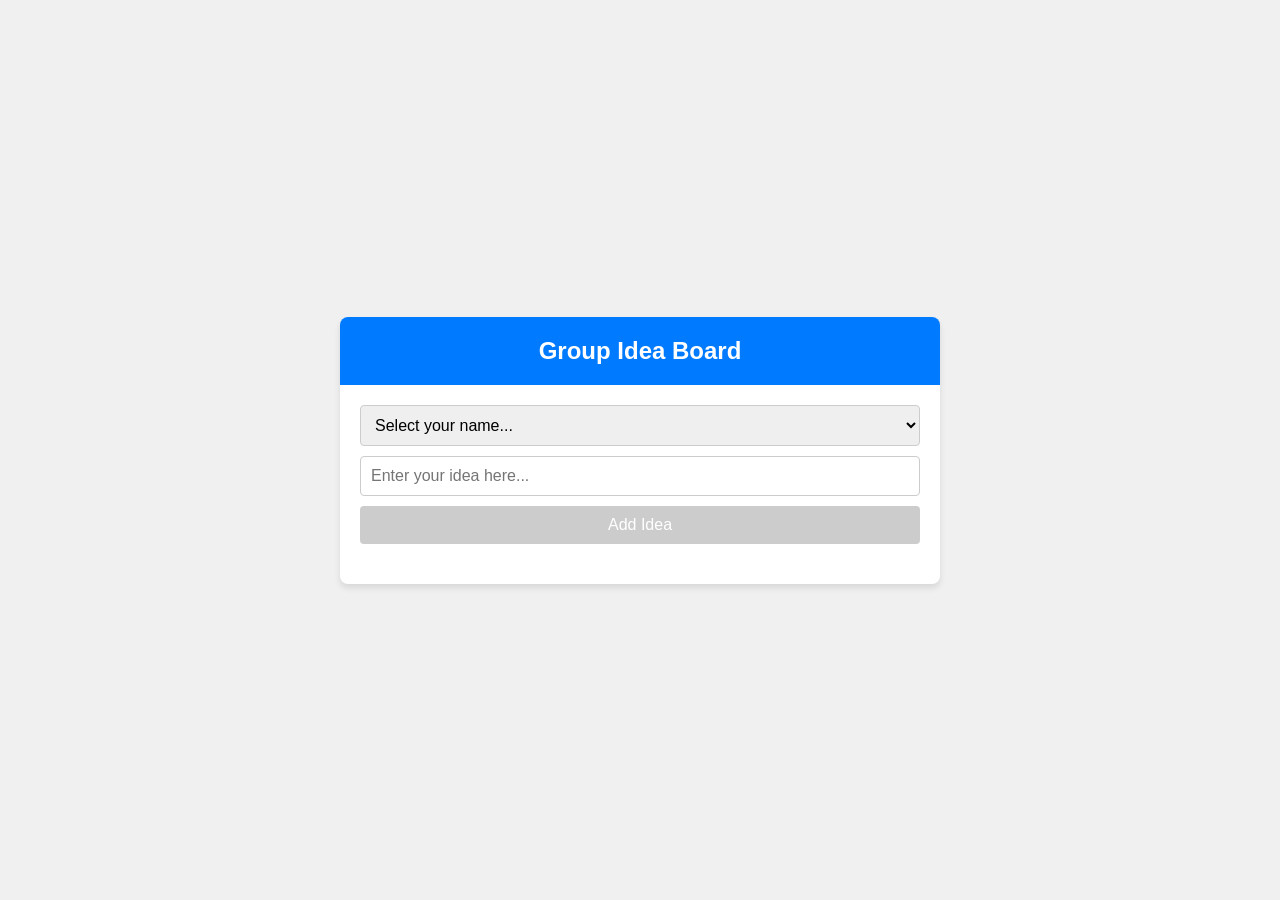
==== index.html @ 27dcc8c2 "Technical improvments" ====
<!DOCTYPE html>
<html lang="en">
<head>
    <meta charset="UTF-8">
    <meta name="viewport" content="width=device-width, initial-scale=1.0">
    <title>Group Idea Board</title>
    <link rel="stylesheet" href="style.css">
</head>
<body>
    <div class="card">
        <header>
            <h1>Group Idea Board</h1>
        </header>
        <main>
            <div class="input-group">
                <select id="name-select">
                    <option value="" disabled selected>Select your name...</option>
                    <option value="Nimal">Nimal</option>
                    <option value="Sara">Sara</option>
                    <option value="Alex">Alex</option>
                </select>
                <input type="text" id="idea-input" placeholder="Enter your idea here...">
                <button id="add-idea-btn" disabled>Add Idea</button>
            </div>
            <ul id="idea-list">
                <!-- Ideas will be added here -->
            </ul>
        </main>
    </div>
    <script src="script.js"></script>
</body>
</html>
---- style.css ----
body {
    background-color: #f0f0f0;
    font-family: Arial, sans-serif;
    display: flex;
    justify-content: center;
    align-items: center;
    min-height: 100vh;
    margin: 0;
}

.card {
    background: #fff;
    width: 100%;
    max-width: 600px;
    border-radius: 8px;
    box-shadow: 0 4px 6px rgba(0, 0, 0, 0.1);
    overflow: hidden;
}

header {
    background-color: #007bff;
    color: white;
    padding: 20px;
    text-align: center;
}

header h1 {
    margin: 0;
    font-size: 24px;
}

main {
    padding: 20px;
}

.input-group {
    display: flex;
    flex-direction: column;
    gap: 10px;
    margin-bottom: 20px;
}

input, select, button {
    padding: 10px;
    border: 1px solid #ccc;
    border-radius: 4px;
    font-size: 16px;
}

button {
    background-color: #007bff;
    color: white;
    border: none;
    cursor: pointer;
    transition: background-color 0.2s;
}

button:hover {
    background-color: #0056b3;
}

button:disabled {
    background-color: #ccc;
    cursor: not-allowed;
}

#idea-list {
    list-style-type: disc;
    padding-left: 20px;
    margin-top: 20px;
}

#idea-list li {
    margin-bottom: 8px;
    line-height: 1.5;
}

#idea-list li em {
    font-style: italic;
}
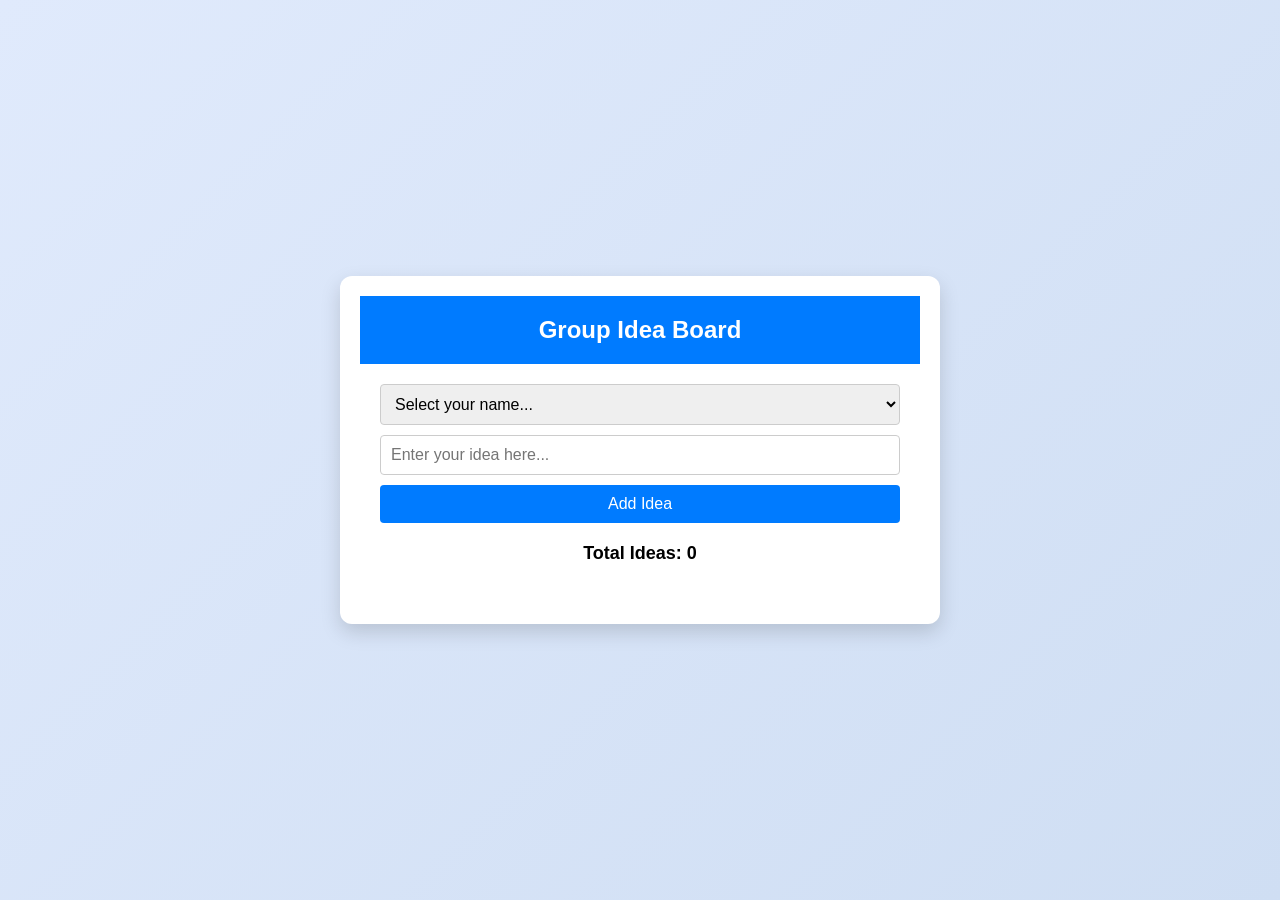
==== commit 4d0034db: "Improve collab" ====
--- a/index.html
+++ b/index.html
@@ -20,8 +20,9 @@
                     <option value="Alex">Alex</option>
                 </select>
                 <input type="text" id="idea-input" placeholder="Enter your idea here...">
-                <button id="add-idea-btn" disabled>Add Idea</button>
+                <button id="add-idea-btn">Add Idea</button>
             </div>
+            <div id="idea-counter">Total Ideas: 0</div>
             <ul id="idea-list">
                 <!-- Ideas will be added here -->
             </ul>
--- a/style.css
+++ b/style.css
@@ -1,5 +1,6 @@
 body {
-    background-color: #f0f0f0;
+    /* subtle gradient for a more professional look */
+    background: linear-gradient(135deg, #e0eafc 0%, #cfdef3 100%);
     font-family: Arial, sans-serif;
     display: flex;
     justify-content: center;
@@ -12,9 +13,11 @@
     background: #fff;
     width: 100%;
     max-width: 600px;
-    border-radius: 8px;
-    box-shadow: 0 4px 6px rgba(0, 0, 0, 0.1);
+    border-radius: 12px;
+    box-shadow: 0 8px 20px rgba(0, 0, 0, 0.15);
     overflow: hidden;
+    padding: 20px;
+    box-sizing: border-box;
 }
 
 header {
@@ -48,6 +51,7 @@
 }
 
 button {
+    width: 100%;
     background-color: #007bff;
     color: white;
     border: none;
@@ -59,15 +63,47 @@
     background-color: #0056b3;
 }
 
-button:disabled {
-    background-color: #ccc;
-    cursor: not-allowed;
+button {
+    background-color: #007bff;
+    color: white;
+    border: none;
+    cursor: pointer;
+    transition: background-color 0.2s;
+}
+
+button:hover {
+    background-color: #0056b3;
 }
 
 #idea-list {
-    list-style-type: disc;
-    padding-left: 20px;
+    list-style: none;
+    padding: 0;
     margin-top: 20px;
+}
+
+#idea-list li {
+    background: #fff;
+    border: 1px solid #e0e0e0;
+    border-radius: 8px;
+    padding: 12px 16px;
+    margin-bottom: 12px;
+    line-height: 1.5;
+    display: flex;
+    justify-content: space-between;
+    align-items: center;
+}
+
+#idea-counter {
+    font-weight: bold;
+    margin-bottom: 10px;
+    font-size: 18px;
+    text-align: center;
+}
+
+.idea-text {
+    font-weight: bold;
+    color: #007bff;
+    font-style: italic;
 }
 
 #idea-list li {
@@ -78,3 +114,25 @@
 #idea-list li em {
     font-style: italic;
 }
+
+/* avatar + name styling */
+#idea-list li .author {
+    display: inline-flex;
+    align-items: center;
+}
+
+.avatar {
+    display: inline-block;
+    width: 40px;
+    height: 40px;
+    border-radius: 50%;
+    background-size: cover;
+    background-position: center;
+    margin-right: 8px;
+    font-size: 16px;
+    color: #fff;
+    background-color: #888;
+    text-align: center;
+    line-height: 40px;
+}
+
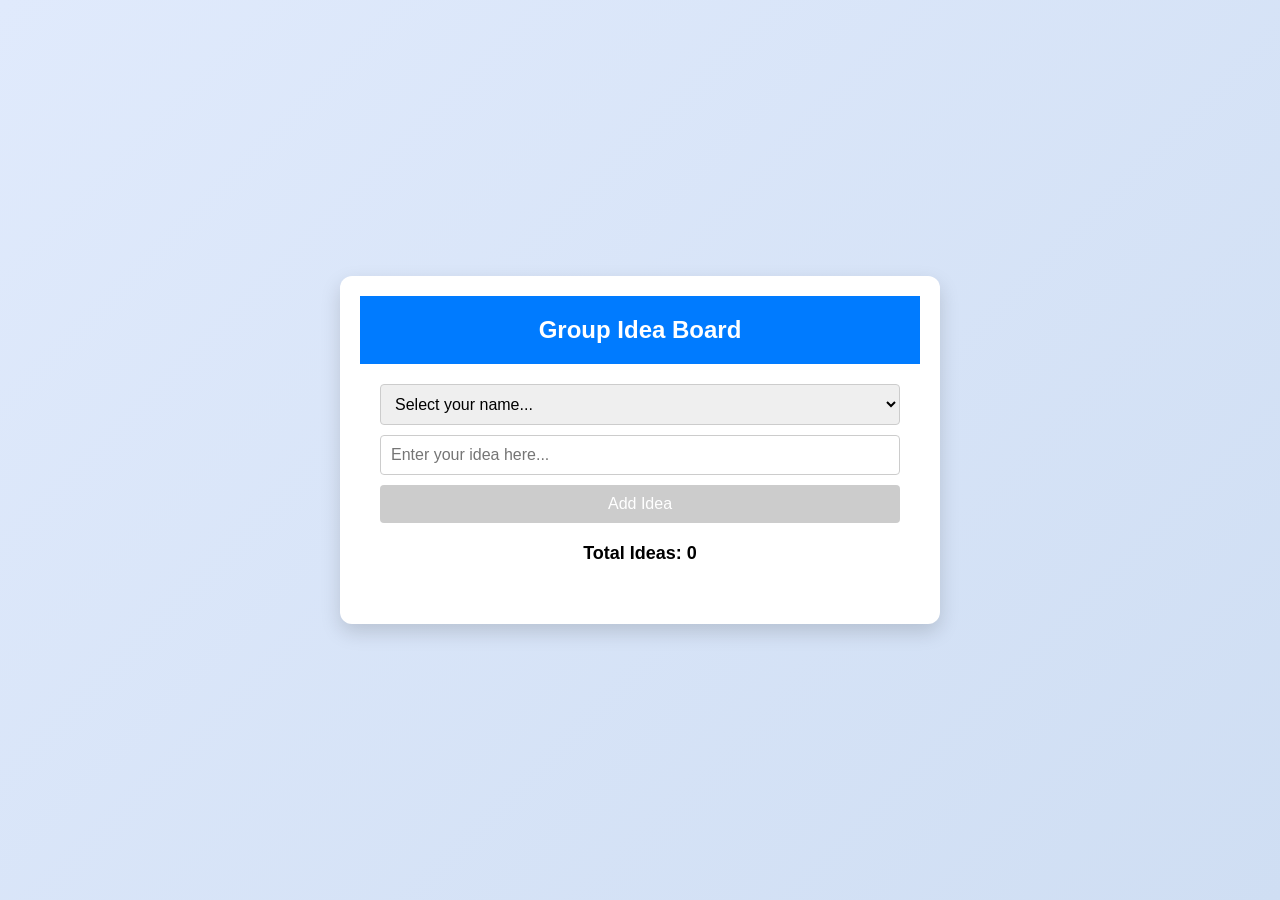
==== commit 862c1013: "Merge branch 'main' into Tec" ====
--- a/index.html
+++ b/index.html
@@ -20,7 +20,7 @@
                     <option value="Alex">Alex</option>
                 </select>
                 <input type="text" id="idea-input" placeholder="Enter your idea here...">
-                <button id="add-idea-btn">Add Idea</button>
+                <button id="add-idea-btn" disabled>Add Idea</button>
             </div>
             <div id="idea-counter">Total Ideas: 0</div>
             <ul id="idea-list">
--- a/style.css
+++ b/style.css
@@ -75,6 +75,11 @@
     background-color: #0056b3;
 }
 
+button:disabled {
+    background-color: #ccc;
+    cursor: not-allowed;
+}
+
 #idea-list {
     list-style: none;
     padding: 0;
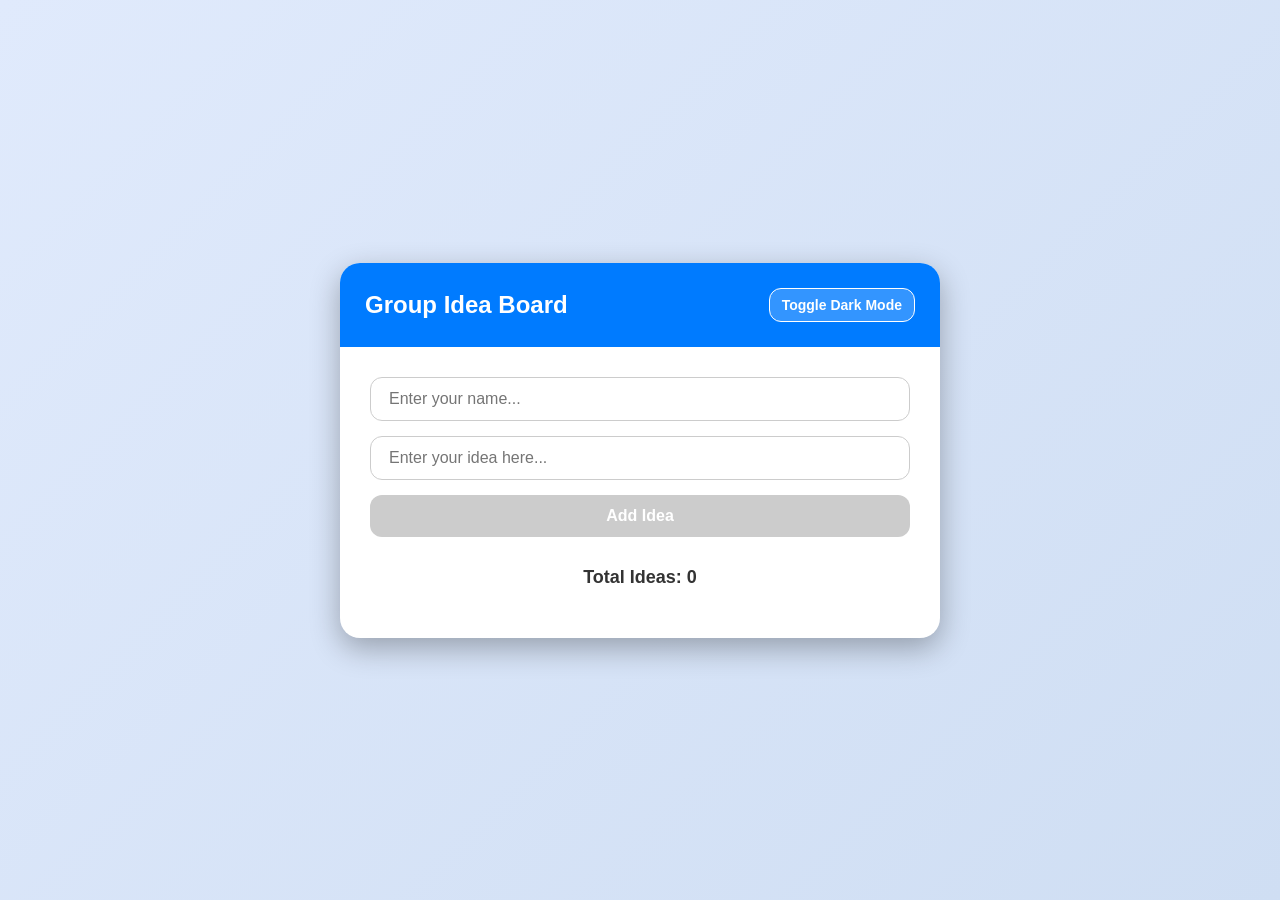
==== commit 6c0914e2: "Prompt for the student toolkit" ====
--- a/index.html
+++ b/index.html
@@ -10,15 +10,11 @@
     <div class="card">
         <header>
             <h1>Group Idea Board</h1>
+            <button id="theme-toggle">Toggle Dark Mode</button>
         </header>
         <main>
             <div class="input-group">
-                <select id="name-select">
-                    <option value="" disabled selected>Select your name...</option>
-                    <option value="Nimal">Nimal</option>
-                    <option value="Sara">Sara</option>
-                    <option value="Alex">Alex</option>
-                </select>
+                <input type="text" id="name-input" placeholder="Enter your name...">
                 <input type="text" id="idea-input" placeholder="Enter your idea here...">
                 <button id="add-idea-btn" disabled>Add Idea</button>
             </div>
--- a/style.css
+++ b/style.css
@@ -1,30 +1,62 @@
+:root {
+    --bg-color: #e0eafc;
+    --bg-gradient: linear-gradient(135deg, #e0eafc 0%, #cfdef3 100%);
+    --card-bg: #ffffff;
+    --text-color: #333;
+    --header-bg: #007bff;
+    --btn-bg: #007bff;
+    --btn-hover: #0056b3;
+    --border-color: #ccc;
+    --item-bg: #fff;
+    --item-border: #e0e0e0;
+    --border-radius: 20px;
+    --input-radius: 12px;
+}
+
+body.dark-mode {
+    --bg-color: #1a1a1a;
+    --bg-gradient: linear-gradient(135deg, #1a1a1a 0%, #333 100%);
+    --card-bg: #2d2d2d;
+    --text-color: #f0f0f0;
+    --header-bg: #444;
+    --btn-bg: #007bff;
+    --border-color: #555;
+    --item-bg: #3d3d3d;
+    --item-border: #444;
+}
+
 body {
-    /* subtle gradient for a more professional look */
-    background: linear-gradient(135deg, #e0eafc 0%, #cfdef3 100%);
-    font-family: Arial, sans-serif;
+    background: var(--bg-gradient);
+    font-family: 'Segoe UI', Tahoma, Geneva, Verdana, sans-serif;
     display: flex;
     justify-content: center;
     align-items: center;
     min-height: 100vh;
     margin: 0;
+    color: var(--text-color);
+    transition: background 0.3s, color 0.3s;
 }
 
 .card {
-    background: #fff;
+    background: var(--card-bg);
     width: 100%;
     max-width: 600px;
-    border-radius: 12px;
-    box-shadow: 0 8px 20px rgba(0, 0, 0, 0.15);
+    border-radius: var(--border-radius);
+    box-shadow: 0 10px 30px rgba(0, 0, 0, 0.3);
     overflow: hidden;
-    padding: 20px;
+    padding: 0;
     box-sizing: border-box;
+    transition: background 0.3s;
 }
 
 header {
-    background-color: #007bff;
+    background-color: var(--header-bg);
     color: white;
-    padding: 20px;
+    padding: 25px;
     text-align: center;
+    display: flex;
+    justify-content: space-between;
+    align-items: center;
 }
 
 header h1 {
@@ -32,52 +64,67 @@
     font-size: 24px;
 }
 
+#theme-toggle {
+    background: rgba(255, 255, 255, 0.2);
+    border: 1px solid white;
+    color: white;
+    padding: 8px 12px;
+    border-radius: var(--input-radius);
+    cursor: pointer;
+    font-size: 14px;
+    width: auto;
+}
+
+#theme-toggle:hover {
+    background: rgba(255, 255, 255, 0.3);
+}
+
 main {
-    padding: 20px;
+    padding: 30px;
 }
 
 .input-group {
     display: flex;
     flex-direction: column;
-    gap: 10px;
-    margin-bottom: 20px;
+    gap: 15px;
+    margin-bottom: 30px;
 }
 
-input, select, button {
-    padding: 10px;
-    border: 1px solid #ccc;
-    border-radius: 4px;
+input, button {
+    padding: 12px 18px;
+    border: 1px solid var(--border-color);
+    border-radius: var(--input-radius);
     font-size: 16px;
+    background: var(--card-bg);
+    color: var(--text-color);
+    transition: all 0.2s;
 }
 
 button {
     width: 100%;
-    background-color: #007bff;
+    background-color: var(--btn-bg);
     color: white;
     border: none;
     cursor: pointer;
-    transition: background-color 0.2s;
+    font-weight: bold;
 }
 
 button:hover {
-    background-color: #0056b3;
-}
-
-button {
-    background-color: #007bff;
-    color: white;
-    border: none;
-    cursor: pointer;
-    transition: background-color 0.2s;
-}
-
-button:hover {
-    background-color: #0056b3;
+    background-color: var(--btn-hover);
+    transform: translateY(-1px);
 }
 
 button:disabled {
     background-color: #ccc;
     cursor: not-allowed;
+    transform: none;
+}
+
+#idea-counter {
+    font-weight: bold;
+    margin-bottom: 15px;
+    font-size: 18px;
+    text-align: center;
 }
 
 #idea-list {
@@ -87,57 +134,47 @@
 }
 
 #idea-list li {
-    background: #fff;
-    border: 1px solid #e0e0e0;
-    border-radius: 8px;
-    padding: 12px 16px;
-    margin-bottom: 12px;
+    background: var(--item-bg);
+    border: 1px solid var(--item-border);
+    border-radius: var(--input-radius);
+    padding: 15px 20px;
+    margin-bottom: 15px;
     line-height: 1.5;
     display: flex;
     justify-content: space-between;
     align-items: center;
-}
-
-#idea-counter {
-    font-weight: bold;
-    margin-bottom: 10px;
-    font-size: 18px;
-    text-align: center;
+    box-shadow: 0 4px 6px rgba(0,0,0,0.1);
 }
 
 .idea-text {
     font-weight: bold;
     color: #007bff;
-    font-style: italic;
+    font-size: 17px;
 }
 
-#idea-list li {
-    margin-bottom: 8px;
-    line-height: 1.5;
-}
-
-#idea-list li em {
-    font-style: italic;
-}
-
-/* avatar + name styling */
-#idea-list li .author {
+.author {
     display: inline-flex;
     align-items: center;
+    gap: 10px;
 }
 
 .avatar {
-    display: inline-block;
     width: 40px;
     height: 40px;
     border-radius: 50%;
+    background-color: #888;
+    color: #fff;
+    display: flex;
+    align-items: center;
+    justify-content: center;
+    font-size: 14px;
+    font-weight: bold;
     background-size: cover;
     background-position: center;
-    margin-right: 8px;
-    font-size: 16px;
-    color: #fff;
-    background-color: #888;
-    text-align: center;
-    line-height: 40px;
 }
 
+em {
+    font-style: normal;
+    font-weight: 500;
+    opacity: 0.8;
+}
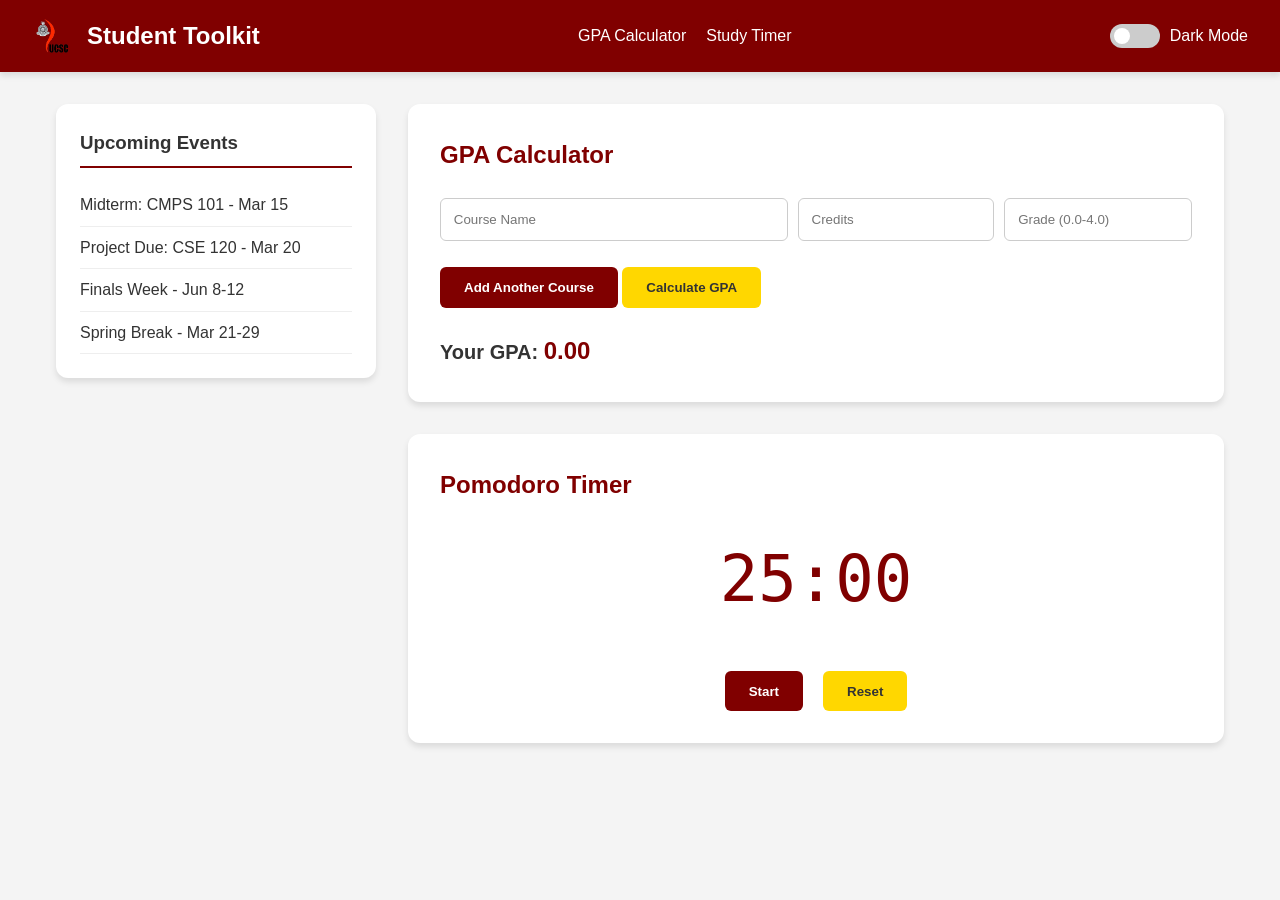
==== commit f943e342: "Finish toolkit2 features" ====
--- a/index.html
+++ b/index.html
@@ -3,26 +3,69 @@
 <head>
     <meta charset="UTF-8">
     <meta name="viewport" content="width=device-width, initial-scale=1.0">
-    <title>Group Idea Board</title>
+    <title>Student Toolkit Dashboard - UCSC Inspired</title>
     <link rel="stylesheet" href="style.css">
 </head>
-<body>
-    <div class="card">
-        <header>
-            <h1>Group Idea Board</h1>
-            <button id="theme-toggle">Toggle Dark Mode</button>
-        </header>
-        <main>
-            <div class="input-group">
-                <input type="text" id="name-input" placeholder="Enter your name...">
-                <input type="text" id="idea-input" placeholder="Enter your idea here...">
-                <button id="add-idea-btn" disabled>Add Idea</button>
+<body class="light-mode">
+    <div class="fade-in-wrapper">
+        <nav class="navbar">
+            <div class="nav-brand">
+                <img src="UCSC_logo.png" alt="UCSC Logo" id="logo">
+                <span>Student Toolkit</span>
             </div>
-            <div id="idea-counter">Total Ideas: 0</div>
-            <ul id="idea-list">
-                <!-- Ideas will be added here -->
+            <ul class="nav-links">
+                <li><a href="#gpa-calc">GPA Calculator</a></li>
+                <li><a href="#study-timer">Study Timer</a></li>
             </ul>
-        </main>
+            <div class="theme-toggle">
+                <label class="switch">
+                    <input type="checkbox" id="dark-mode-switch">
+                    <span class="slider round"></span>
+                </label>
+                <span id="theme-label">Dark Mode</span>
+            </div>
+        </nav>
+
+        <div class="dashboard-container">
+            <aside class="sidebar">
+                <h3>Upcoming Events</h3>
+                <ul class="events-list">
+                    <li>Midterm: CMPS 101 - Mar 15</li>
+                    <li>Project Due: CSE 120 - Mar 20</li>
+                    <li>Finals Week - Jun 8-12</li>
+                    <li>Spring Break - Mar 21-29</li>
+                </ul>
+            </aside>
+
+            <main class="main-content">
+                <section id="gpa-calc" class="tool-card">
+                    <h2>GPA Calculator</h2>
+                    <div id="course-list">
+                        <div class="course-row">
+                            <input type="text" placeholder="Course Name" class="course-name">
+                            <input type="number" placeholder="Credits" class="course-credits" min="1" step="0.5">
+                            <input type="number" placeholder="Grade (0.0-4.0)" class="course-grade" min="0" max="4" step="0.1">
+                        </div>
+                    </div>
+                    <button id="add-course-btn" class="primary-btn">Add Another Course</button>
+                    <button id="calculate-gpa-btn" class="accent-btn">Calculate GPA</button>
+                    <div id="gpa-result" class="result-display">
+                        Your GPA: <span id="gpa-score">0.00</span>
+                    </div>
+                </section>
+
+                <section id="study-timer" class="tool-card">
+                    <h2>Pomodoro Timer</h2>
+                    <div class="timer-display">
+                        <span id="timer-minutes">25</span>:<span id="timer-seconds">00</span>
+                    </div>
+                    <div class="timer-controls">
+                        <button id="timer-start" class="primary-btn">Start</button>
+                        <button id="timer-reset" class="accent-btn">Reset</button>
+                    </div>
+                </section>
+            </main>
+        </div>
     </div>
     <script src="script.js"></script>
 </body>
--- a/style.css
+++ b/style.css
@@ -1,180 +1,314 @@
+/* Root Variables for Theming */
 :root {
-    --bg-color: #e0eafc;
-    --bg-gradient: linear-gradient(135deg, #e0eafc 0%, #cfdef3 100%);
+    --primary-maroon: #800000;
+    --accent-gold: #FFD700;
+    --bg-color: #f4f4f4;
     --card-bg: #ffffff;
-    --text-color: #333;
-    --header-bg: #007bff;
-    --btn-bg: #007bff;
-    --btn-hover: #0056b3;
-    --border-color: #ccc;
-    --item-bg: #fff;
-    --item-border: #e0e0e0;
-    --border-radius: 20px;
-    --input-radius: 12px;
-}
-
+    --text-color: #333333;
+    --nav-bg: #800000;
+    --nav-text: #ffffff;
+    --sidebar-bg: #ffffff;
+    --shadow: 0 4px 6px rgba(0, 0, 0, 0.1);
+    --transition-speed: 0.3s;
+}
+
+/* Dark Mode Variables */
 body.dark-mode {
-    --bg-color: #1a1a1a;
-    --bg-gradient: linear-gradient(135deg, #1a1a1a 0%, #333 100%);
-    --card-bg: #2d2d2d;
-    --text-color: #f0f0f0;
-    --header-bg: #444;
-    --btn-bg: #007bff;
-    --border-color: #555;
-    --item-bg: #3d3d3d;
-    --item-border: #444;
+    --bg-color: #121212;
+    --card-bg: #1e1e1e;
+    --text-color: #e0e0e0;
+    --nav-bg: #4a0000;
+    --sidebar-bg: #1e1e1e;
+    --shadow: 0 4px 10px rgba(0, 0, 0, 0.5);
+}
+
+/* General Styles */
+* {
+    box-sizing: border-box;
+    margin: 0;
+    padding: 0;
 }
 
 body {
-    background: var(--bg-gradient);
     font-family: 'Segoe UI', Tahoma, Geneva, Verdana, sans-serif;
-    display: flex;
-    justify-content: center;
-    align-items: center;
-    min-height: 100vh;
-    margin: 0;
+    background-color: var(--bg-color);
     color: var(--text-color);
-    transition: background 0.3s, color 0.3s;
-}
-
-.card {
-    background: var(--card-bg);
-    width: 100%;
-    max-width: 600px;
-    border-radius: var(--border-radius);
-    box-shadow: 0 10px 30px rgba(0, 0, 0, 0.3);
-    overflow: hidden;
-    padding: 0;
-    box-sizing: border-box;
-    transition: background 0.3s;
-}
-
-header {
-    background-color: var(--header-bg);
-    color: white;
-    padding: 25px;
-    text-align: center;
+    transition: background-color var(--transition-speed), color var(--transition-speed);
+    line-height: 1.6;
+}
+
+/* Fade-in Animation */
+.fade-in-wrapper {
+    animation: fadeIn 1s ease-in-out;
+}
+
+@keyframes fadeIn {
+    from { opacity: 0; }
+    to { opacity: 1; }
+}
+
+/* Navbar */
+.navbar {
+    background-color: var(--nav-bg);
+    color: var(--nav-text);
+    padding: 1rem 2rem;
     display: flex;
     justify-content: space-between;
     align-items: center;
-}
-
-header h1 {
-    margin: 0;
-    font-size: 24px;
-}
-
-#theme-toggle {
-    background: rgba(255, 255, 255, 0.2);
-    border: 1px solid white;
-    color: white;
-    padding: 8px 12px;
-    border-radius: var(--input-radius);
+    box-shadow: var(--shadow);
+    position: sticky;
+    top: 0;
+    z-index: 1000;
+}
+
+.nav-brand {
+    display: flex;
+    align-items: center;
+    gap: 15px;
+    font-size: 1.5rem;
+    font-weight: bold;
+}
+
+#logo {
+    height: 40px;
+}
+
+.nav-links {
+    list-style: none;
+    display: flex;
+    gap: 20px;
+}
+
+.nav-links a {
+    color: var(--nav-text);
+    text-decoration: none;
+    font-weight: 500;
+    transition: color var(--transition-speed);
+}
+
+.nav-links a:hover {
+    color: var(--accent-gold);
+}
+
+/* Theme Toggle Switch */
+.theme-toggle {
+    display: flex;
+    align-items: center;
+    gap: 10px;
+}
+
+.switch {
+    position: relative;
+    display: inline-block;
+    width: 50px;
+    height: 24px;
+}
+
+.switch input {
+    opacity: 0;
+    width: 0;
+    height: 0;
+}
+
+.slider {
+    position: absolute;
     cursor: pointer;
-    font-size: 14px;
-    width: auto;
-}
-
-#theme-toggle:hover {
-    background: rgba(255, 255, 255, 0.3);
-}
-
-main {
-    padding: 30px;
-}
-
-.input-group {
+    top: 0;
+    left: 0;
+    right: 0;
+    bottom: 0;
+    background-color: #ccc;
+    transition: .4s;
+    border-radius: 34px;
+}
+
+.slider:before {
+    position: absolute;
+    content: "";
+    height: 16px;
+    width: 16px;
+    left: 4px;
+    bottom: 4px;
+    background-color: white;
+    transition: .4s;
+    border-radius: 50%;
+}
+
+input:checked + .slider {
+    background-color: var(--accent-gold);
+}
+
+input:checked + .slider:before {
+    transform: translateX(26px);
+}
+
+/* Dashboard Layout */
+.dashboard-container {
+    display: flex;
+    max-width: 1200px;
+    margin: 2rem auto;
+    gap: 2rem;
+    padding: 0 1rem;
+}
+
+/* Sidebar */
+.sidebar {
+    flex: 1;
+    background-color: var(--sidebar-bg);
+    padding: 1.5rem;
+    border-radius: 12px;
+    box-shadow: var(--shadow);
+    height: fit-content;
+    transition: transform var(--transition-speed), box-shadow var(--transition-speed);
+}
+
+.sidebar:hover {
+    transform: scale(1.02);
+    box-shadow: 0 0 20px rgba(255, 215, 0, 0.4); /* Gold glow */
+}
+
+.sidebar h3 {
+    margin-bottom: 1rem;
+    border-bottom: 2px solid var(--primary-maroon);
+    padding-bottom: 0.5rem;
+}
+
+.events-list {
+    list-style: none;
+}
+
+.events-list li {
+    padding: 0.5rem 0;
+    border-bottom: 1px solid #eee;
+}
+
+body.dark-mode .events-list li {
+    border-bottom-color: #333;
+}
+
+/* Main Content */
+.main-content {
+    flex: 3;
     display: flex;
     flex-direction: column;
-    gap: 15px;
-    margin-bottom: 30px;
-}
-
-input, button {
-    padding: 12px 18px;
-    border: 1px solid var(--border-color);
-    border-radius: var(--input-radius);
-    font-size: 16px;
-    background: var(--card-bg);
+    gap: 2rem;
+}
+
+/* Tool Cards */
+.tool-card {
+    background-color: var(--card-bg);
+    padding: 2rem;
+    border-radius: 12px;
+    box-shadow: var(--shadow);
+}
+
+.tool-card h2 {
+    margin-bottom: 1.5rem;
+    color: var(--primary-maroon);
+}
+
+body.dark-mode .tool-card h2 {
+    color: var(--accent-gold);
+}
+
+/* Form Elements */
+.course-row {
+    display: flex;
+    gap: 10px;
+    margin-bottom: 10px;
+}
+
+input {
+    padding: 0.8rem;
+    border: 1px solid #ccc;
+    border-radius: 6px;
+    background-color: var(--card-bg);
     color: var(--text-color);
-    transition: all 0.2s;
-}
-
-button {
-    width: 100%;
-    background-color: var(--btn-bg);
-    color: white;
+}
+
+.course-name { flex: 2; }
+.course-credits { flex: 1; }
+.course-grade { flex: 1; }
+
+.primary-btn, .accent-btn {
+    padding: 0.8rem 1.5rem;
     border: none;
+    border-radius: 6px;
     cursor: pointer;
     font-weight: bold;
-}
-
-button:hover {
-    background-color: var(--btn-hover);
-    transform: translateY(-1px);
-}
-
-button:disabled {
-    background-color: #ccc;
-    cursor: not-allowed;
-    transform: none;
-}
-
-#idea-counter {
+    margin-top: 1rem;
+    transition: opacity var(--transition-speed), transform 0.1s;
+}
+
+.primary-btn {
+    background-color: var(--primary-maroon);
+    color: white;
+}
+
+.accent-btn {
+    background-color: var(--accent-gold);
+    color: #333;
+}
+
+.primary-btn:hover, .accent-btn:hover {
+    opacity: 0.9;
+}
+
+.primary-btn:active, .accent-btn:active {
+    transform: scale(0.98);
+}
+
+.result-display {
+    margin-top: 1.5rem;
+    font-size: 1.25rem;
     font-weight: bold;
-    margin-bottom: 15px;
-    font-size: 18px;
+}
+
+#gpa-score {
+    color: var(--primary-maroon);
+    font-size: 1.5rem;
+}
+
+body.dark-mode #gpa-score {
+    color: var(--accent-gold);
+}
+
+/* Timer Display */
+.timer-display {
+    font-size: 4rem;
     text-align: center;
-}
-
-#idea-list {
-    list-style: none;
-    padding: 0;
-    margin-top: 20px;
-}
-
-#idea-list li {
-    background: var(--item-bg);
-    border: 1px solid var(--item-border);
-    border-radius: var(--input-radius);
-    padding: 15px 20px;
-    margin-bottom: 15px;
-    line-height: 1.5;
-    display: flex;
-    justify-content: space-between;
-    align-items: center;
-    box-shadow: 0 4px 6px rgba(0,0,0,0.1);
-}
-
-.idea-text {
-    font-weight: bold;
-    color: #007bff;
-    font-size: 17px;
-}
-
-.author {
-    display: inline-flex;
-    align-items: center;
-    gap: 10px;
-}
-
-.avatar {
-    width: 40px;
-    height: 40px;
-    border-radius: 50%;
-    background-color: #888;
-    color: #fff;
-    display: flex;
-    align-items: center;
+    margin: 1.5rem 0;
+    font-family: monospace;
+    color: var(--primary-maroon);
+}
+
+body.dark-mode .timer-display {
+    color: var(--accent-gold);
+}
+
+.timer-controls {
+    display: flex;
     justify-content: center;
-    font-size: 14px;
-    font-weight: bold;
-    background-size: cover;
-    background-position: center;
-}
-
-em {
-    font-style: normal;
-    font-weight: 500;
-    opacity: 0.8;
-}
+    gap: 20px;
+}
+
+/* Responsive Design */
+@media (max-width: 768px) {
+    .dashboard-container {
+        flex-direction: column;
+    }
+
+    .navbar {
+        flex-direction: column;
+        gap: 1rem;
+    }
+
+    .nav-links {
+        width: 100%;
+        justify-content: center;
+    }
+
+    .course-row {
+        flex-direction: column;
+    }
+}
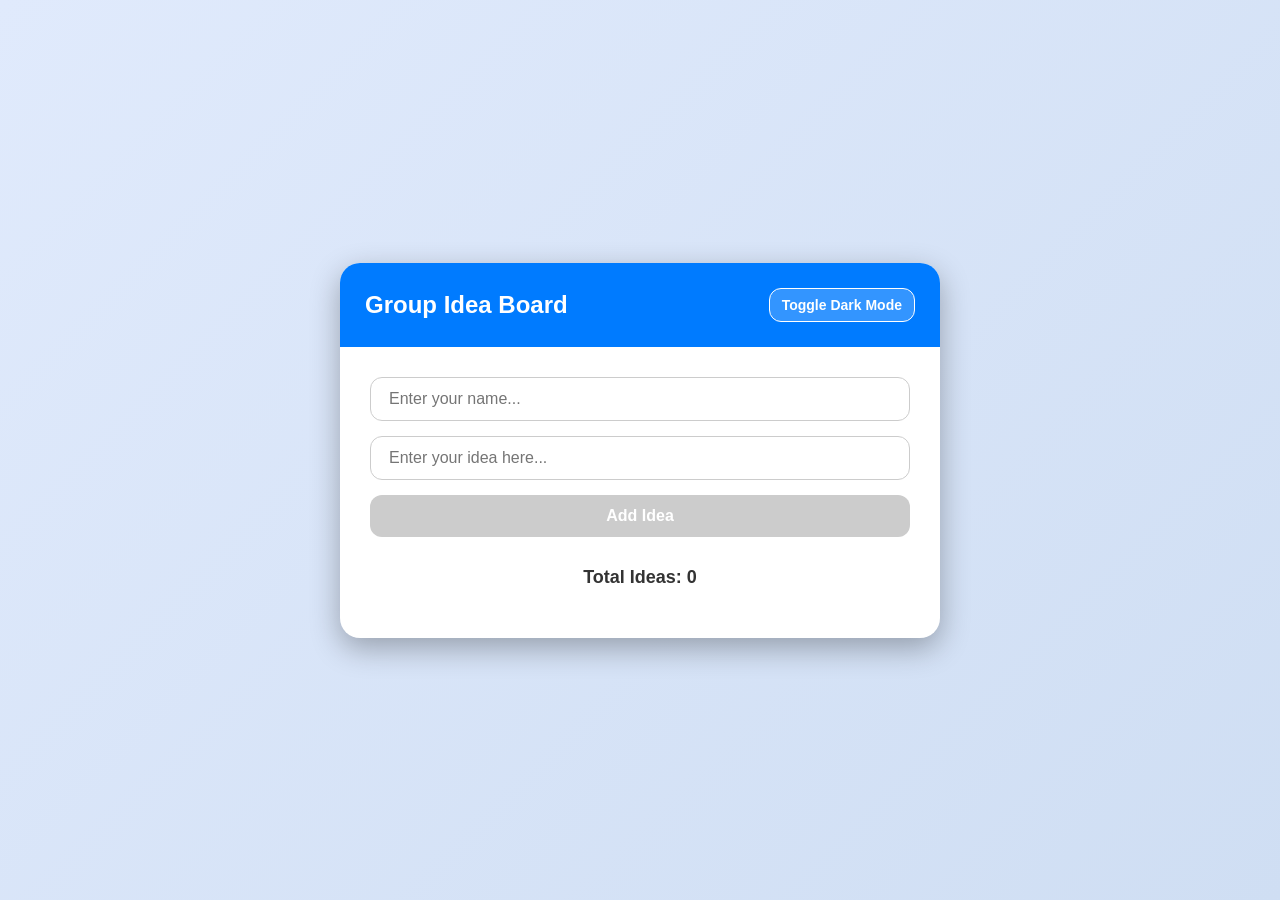
==== commit 6234cc06: "DAy 04 files" ====
--- a/index.html
+++ b/index.html
@@ -3,69 +3,26 @@
 <head>
     <meta charset="UTF-8">
     <meta name="viewport" content="width=device-width, initial-scale=1.0">
-    <title>Student Toolkit Dashboard - UCSC Inspired</title>
+    <title>Group Idea Board</title>
     <link rel="stylesheet" href="style.css">
 </head>
-<body class="light-mode">
-    <div class="fade-in-wrapper">
-        <nav class="navbar">
-            <div class="nav-brand">
-                <img src="UCSC_logo.png" alt="UCSC Logo" id="logo">
-                <span>Student Toolkit</span>
+<body>
+    <div class="card">
+        <header>
+            <h1>Group Idea Board</h1>
+            <button id="theme-toggle">Toggle Dark Mode</button>
+        </header>
+        <main>
+            <div class="input-group">
+                <input type="text" id="name-input" placeholder="Enter your name...">
+                <input type="text" id="idea-input" placeholder="Enter your idea here...">
+                <button id="add-idea-btn" disabled>Add Idea</button>
             </div>
-            <ul class="nav-links">
-                <li><a href="#gpa-calc">GPA Calculator</a></li>
-                <li><a href="#study-timer">Study Timer</a></li>
+            <div id="idea-counter">Total Ideas: 0</div>
+            <ul id="idea-list">
+                <!-- Ideas will be added here -->
             </ul>
-            <div class="theme-toggle">
-                <label class="switch">
-                    <input type="checkbox" id="dark-mode-switch">
-                    <span class="slider round"></span>
-                </label>
-                <span id="theme-label">Dark Mode</span>
-            </div>
-        </nav>
-
-        <div class="dashboard-container">
-            <aside class="sidebar">
-                <h3>Upcoming Events</h3>
-                <ul class="events-list">
-                    <li>Midterm: CMPS 101 - Mar 15</li>
-                    <li>Project Due: CSE 120 - Mar 20</li>
-                    <li>Finals Week - Jun 8-12</li>
-                    <li>Spring Break - Mar 21-29</li>
-                </ul>
-            </aside>
-
-            <main class="main-content">
-                <section id="gpa-calc" class="tool-card">
-                    <h2>GPA Calculator</h2>
-                    <div id="course-list">
-                        <div class="course-row">
-                            <input type="text" placeholder="Course Name" class="course-name">
-                            <input type="number" placeholder="Credits" class="course-credits" min="1" step="0.5">
-                            <input type="number" placeholder="Grade (0.0-4.0)" class="course-grade" min="0" max="4" step="0.1">
-                        </div>
-                    </div>
-                    <button id="add-course-btn" class="primary-btn">Add Another Course</button>
-                    <button id="calculate-gpa-btn" class="accent-btn">Calculate GPA</button>
-                    <div id="gpa-result" class="result-display">
-                        Your GPA: <span id="gpa-score">0.00</span>
-                    </div>
-                </section>
-
-                <section id="study-timer" class="tool-card">
-                    <h2>Pomodoro Timer</h2>
-                    <div class="timer-display">
-                        <span id="timer-minutes">25</span>:<span id="timer-seconds">00</span>
-                    </div>
-                    <div class="timer-controls">
-                        <button id="timer-start" class="primary-btn">Start</button>
-                        <button id="timer-reset" class="accent-btn">Reset</button>
-                    </div>
-                </section>
-            </main>
-        </div>
+        </main>
     </div>
     <script src="script.js"></script>
 </body>
--- a/style.css
+++ b/style.css
@@ -1,314 +1,180 @@
-/* Root Variables for Theming */
 :root {
-    --primary-maroon: #800000;
-    --accent-gold: #FFD700;
-    --bg-color: #f4f4f4;
+    --bg-color: #e0eafc;
+    --bg-gradient: linear-gradient(135deg, #e0eafc 0%, #cfdef3 100%);
     --card-bg: #ffffff;
-    --text-color: #333333;
-    --nav-bg: #800000;
-    --nav-text: #ffffff;
-    --sidebar-bg: #ffffff;
-    --shadow: 0 4px 6px rgba(0, 0, 0, 0.1);
-    --transition-speed: 0.3s;
+    --text-color: #333;
+    --header-bg: #007bff;
+    --btn-bg: #007bff;
+    --btn-hover: #0056b3;
+    --border-color: #ccc;
+    --item-bg: #fff;
+    --item-border: #e0e0e0;
+    --border-radius: 20px;
+    --input-radius: 12px;
 }
 
-/* Dark Mode Variables */
 body.dark-mode {
-    --bg-color: #121212;
-    --card-bg: #1e1e1e;
-    --text-color: #e0e0e0;
-    --nav-bg: #4a0000;
-    --sidebar-bg: #1e1e1e;
-    --shadow: 0 4px 10px rgba(0, 0, 0, 0.5);
-}
-
-/* General Styles */
-* {
-    box-sizing: border-box;
-    margin: 0;
-    padding: 0;
+    --bg-color: #1a1a1a;
+    --bg-gradient: linear-gradient(135deg, #1a1a1a 0%, #333 100%);
+    --card-bg: #2d2d2d;
+    --text-color: #f0f0f0;
+    --header-bg: #444;
+    --btn-bg: #007bff;
+    --border-color: #555;
+    --item-bg: #3d3d3d;
+    --item-border: #444;
 }
 
 body {
+    background: var(--bg-gradient);
     font-family: 'Segoe UI', Tahoma, Geneva, Verdana, sans-serif;
-    background-color: var(--bg-color);
+    display: flex;
+    justify-content: center;
+    align-items: center;
+    min-height: 100vh;
+    margin: 0;
     color: var(--text-color);
-    transition: background-color var(--transition-speed), color var(--transition-speed);
-    line-height: 1.6;
+    transition: background 0.3s, color 0.3s;
 }
 
-/* Fade-in Animation */
-.fade-in-wrapper {
-    animation: fadeIn 1s ease-in-out;
+.card {
+    background: var(--card-bg);
+    width: 100%;
+    max-width: 600px;
+    border-radius: var(--border-radius);
+    box-shadow: 0 10px 30px rgba(0, 0, 0, 0.3);
+    overflow: hidden;
+    padding: 0;
+    box-sizing: border-box;
+    transition: background 0.3s;
 }
 
-@keyframes fadeIn {
-    from { opacity: 0; }
-    to { opacity: 1; }
-}
-
-/* Navbar */
-.navbar {
-    background-color: var(--nav-bg);
-    color: var(--nav-text);
-    padding: 1rem 2rem;
+header {
+    background-color: var(--header-bg);
+    color: white;
+    padding: 25px;
+    text-align: center;
     display: flex;
     justify-content: space-between;
     align-items: center;
-    box-shadow: var(--shadow);
-    position: sticky;
-    top: 0;
-    z-index: 1000;
 }
 
-.nav-brand {
+header h1 {
+    margin: 0;
+    font-size: 24px;
+}
+
+#theme-toggle {
+    background: rgba(255, 255, 255, 0.2);
+    border: 1px solid white;
+    color: white;
+    padding: 8px 12px;
+    border-radius: var(--input-radius);
+    cursor: pointer;
+    font-size: 14px;
+    width: auto;
+}
+
+#theme-toggle:hover {
+    background: rgba(255, 255, 255, 0.3);
+}
+
+main {
+    padding: 30px;
+}
+
+.input-group {
     display: flex;
-    align-items: center;
+    flex-direction: column;
     gap: 15px;
-    font-size: 1.5rem;
+    margin-bottom: 30px;
+}
+
+input, button {
+    padding: 12px 18px;
+    border: 1px solid var(--border-color);
+    border-radius: var(--input-radius);
+    font-size: 16px;
+    background: var(--card-bg);
+    color: var(--text-color);
+    transition: all 0.2s;
+}
+
+button {
+    width: 100%;
+    background-color: var(--btn-bg);
+    color: white;
+    border: none;
+    cursor: pointer;
     font-weight: bold;
 }
 
-#logo {
-    height: 40px;
+button:hover {
+    background-color: var(--btn-hover);
+    transform: translateY(-1px);
 }
 
-.nav-links {
-    list-style: none;
-    display: flex;
-    gap: 20px;
+button:disabled {
+    background-color: #ccc;
+    cursor: not-allowed;
+    transform: none;
 }
 
-.nav-links a {
-    color: var(--nav-text);
-    text-decoration: none;
-    font-weight: 500;
-    transition: color var(--transition-speed);
+#idea-counter {
+    font-weight: bold;
+    margin-bottom: 15px;
+    font-size: 18px;
+    text-align: center;
 }
 
-.nav-links a:hover {
-    color: var(--accent-gold);
+#idea-list {
+    list-style: none;
+    padding: 0;
+    margin-top: 20px;
 }
 
-/* Theme Toggle Switch */
-.theme-toggle {
+#idea-list li {
+    background: var(--item-bg);
+    border: 1px solid var(--item-border);
+    border-radius: var(--input-radius);
+    padding: 15px 20px;
+    margin-bottom: 15px;
+    line-height: 1.5;
     display: flex;
+    justify-content: space-between;
+    align-items: center;
+    box-shadow: 0 4px 6px rgba(0,0,0,0.1);
+}
+
+.idea-text {
+    font-weight: bold;
+    color: #007bff;
+    font-size: 17px;
+}
+
+.author {
+    display: inline-flex;
     align-items: center;
     gap: 10px;
 }
 
-.switch {
-    position: relative;
-    display: inline-block;
-    width: 50px;
-    height: 24px;
+.avatar {
+    width: 40px;
+    height: 40px;
+    border-radius: 50%;
+    background-color: #888;
+    color: #fff;
+    display: flex;
+    align-items: center;
+    justify-content: center;
+    font-size: 14px;
+    font-weight: bold;
+    background-size: cover;
+    background-position: center;
 }
 
-.switch input {
-    opacity: 0;
-    width: 0;
-    height: 0;
+em {
+    font-style: normal;
+    font-weight: 500;
+    opacity: 0.8;
 }
-
-.slider {
-    position: absolute;
-    cursor: pointer;
-    top: 0;
-    left: 0;
-    right: 0;
-    bottom: 0;
-    background-color: #ccc;
-    transition: .4s;
-    border-radius: 34px;
-}
-
-.slider:before {
-    position: absolute;
-    content: "";
-    height: 16px;
-    width: 16px;
-    left: 4px;
-    bottom: 4px;
-    background-color: white;
-    transition: .4s;
-    border-radius: 50%;
-}
-
-input:checked + .slider {
-    background-color: var(--accent-gold);
-}
-
-input:checked + .slider:before {
-    transform: translateX(26px);
-}
-
-/* Dashboard Layout */
-.dashboard-container {
-    display: flex;
-    max-width: 1200px;
-    margin: 2rem auto;
-    gap: 2rem;
-    padding: 0 1rem;
-}
-
-/* Sidebar */
-.sidebar {
-    flex: 1;
-    background-color: var(--sidebar-bg);
-    padding: 1.5rem;
-    border-radius: 12px;
-    box-shadow: var(--shadow);
-    height: fit-content;
-    transition: transform var(--transition-speed), box-shadow var(--transition-speed);
-}
-
-.sidebar:hover {
-    transform: scale(1.02);
-    box-shadow: 0 0 20px rgba(255, 215, 0, 0.4); /* Gold glow */
-}
-
-.sidebar h3 {
-    margin-bottom: 1rem;
-    border-bottom: 2px solid var(--primary-maroon);
-    padding-bottom: 0.5rem;
-}
-
-.events-list {
-    list-style: none;
-}
-
-.events-list li {
-    padding: 0.5rem 0;
-    border-bottom: 1px solid #eee;
-}
-
-body.dark-mode .events-list li {
-    border-bottom-color: #333;
-}
-
-/* Main Content */
-.main-content {
-    flex: 3;
-    display: flex;
-    flex-direction: column;
-    gap: 2rem;
-}
-
-/* Tool Cards */
-.tool-card {
-    background-color: var(--card-bg);
-    padding: 2rem;
-    border-radius: 12px;
-    box-shadow: var(--shadow);
-}
-
-.tool-card h2 {
-    margin-bottom: 1.5rem;
-    color: var(--primary-maroon);
-}
-
-body.dark-mode .tool-card h2 {
-    color: var(--accent-gold);
-}
-
-/* Form Elements */
-.course-row {
-    display: flex;
-    gap: 10px;
-    margin-bottom: 10px;
-}
-
-input {
-    padding: 0.8rem;
-    border: 1px solid #ccc;
-    border-radius: 6px;
-    background-color: var(--card-bg);
-    color: var(--text-color);
-}
-
-.course-name { flex: 2; }
-.course-credits { flex: 1; }
-.course-grade { flex: 1; }
-
-.primary-btn, .accent-btn {
-    padding: 0.8rem 1.5rem;
-    border: none;
-    border-radius: 6px;
-    cursor: pointer;
-    font-weight: bold;
-    margin-top: 1rem;
-    transition: opacity var(--transition-speed), transform 0.1s;
-}
-
-.primary-btn {
-    background-color: var(--primary-maroon);
-    color: white;
-}
-
-.accent-btn {
-    background-color: var(--accent-gold);
-    color: #333;
-}
-
-.primary-btn:hover, .accent-btn:hover {
-    opacity: 0.9;
-}
-
-.primary-btn:active, .accent-btn:active {
-    transform: scale(0.98);
-}
-
-.result-display {
-    margin-top: 1.5rem;
-    font-size: 1.25rem;
-    font-weight: bold;
-}
-
-#gpa-score {
-    color: var(--primary-maroon);
-    font-size: 1.5rem;
-}
-
-body.dark-mode #gpa-score {
-    color: var(--accent-gold);
-}
-
-/* Timer Display */
-.timer-display {
-    font-size: 4rem;
-    text-align: center;
-    margin: 1.5rem 0;
-    font-family: monospace;
-    color: var(--primary-maroon);
-}
-
-body.dark-mode .timer-display {
-    color: var(--accent-gold);
-}
-
-.timer-controls {
-    display: flex;
-    justify-content: center;
-    gap: 20px;
-}
-
-/* Responsive Design */
-@media (max-width: 768px) {
-    .dashboard-container {
-        flex-direction: column;
-    }
-
-    .navbar {
-        flex-direction: column;
-        gap: 1rem;
-    }
-
-    .nav-links {
-        width: 100%;
-        justify-content: center;
-    }
-
-    .course-row {
-        flex-direction: column;
-    }
-}
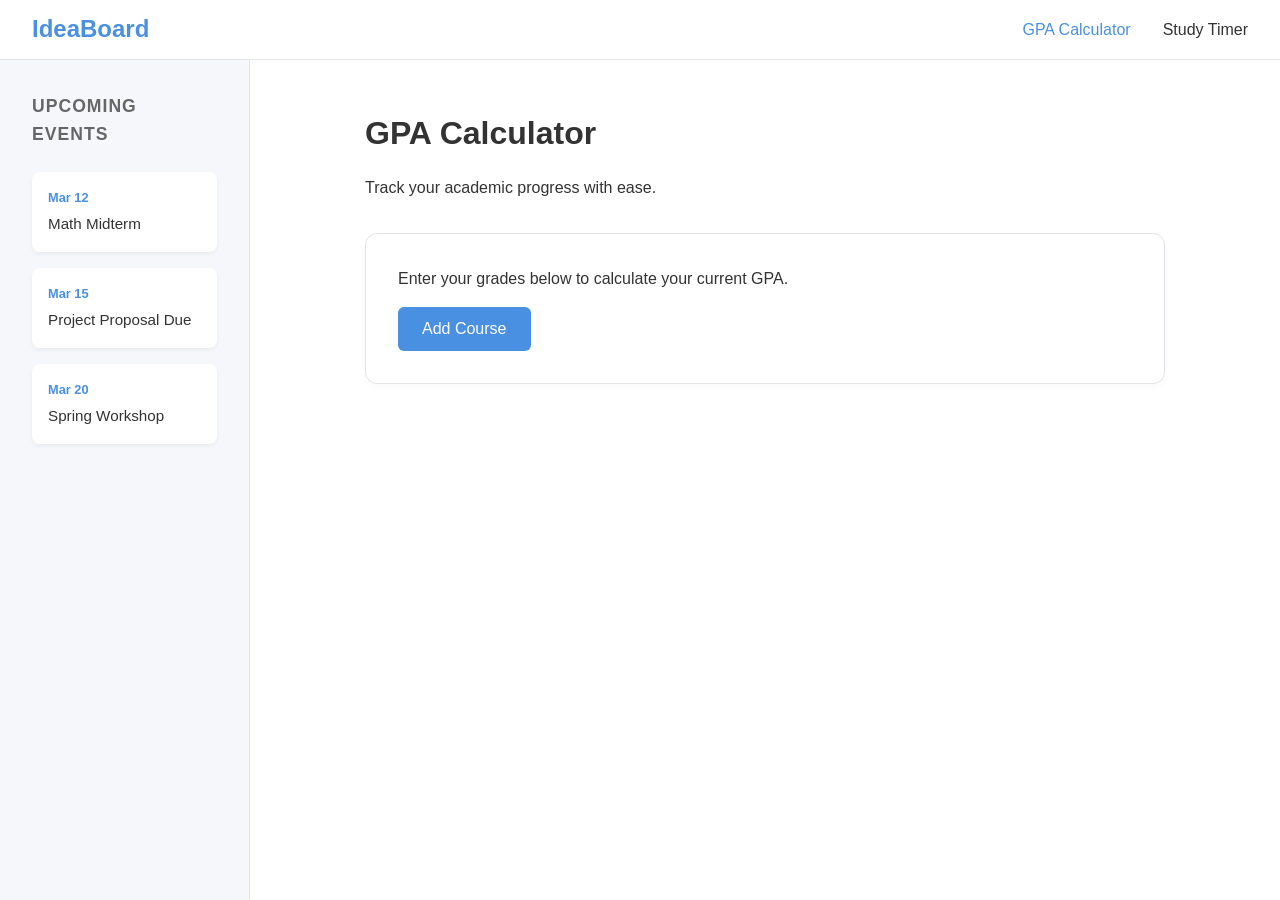
==== commit a4bc83b7: "newfile" ====
--- a/index.html
+++ b/index.html
@@ -3,27 +3,64 @@
 <head>
     <meta charset="UTF-8">
     <meta name="viewport" content="width=device-width, initial-scale=1.0">
-    <title>Group Idea Board</title>
+    <title>Idea Board - Student Hub</title>
     <link rel="stylesheet" href="style.css">
 </head>
 <body>
-    <div class="card">
-        <header>
-            <h1>Group Idea Board</h1>
-            <button id="theme-toggle">Toggle Dark Mode</button>
-        </header>
-        <main>
-            <div class="input-group">
-                <input type="text" id="name-input" placeholder="Enter your name...">
-                <input type="text" id="idea-input" placeholder="Enter your idea here...">
-                <button id="add-idea-btn" disabled>Add Idea</button>
-            </div>
-            <div id="idea-counter">Total Ideas: 0</div>
-            <ul id="idea-list">
-                <!-- Ideas will be added here -->
+    <header class="navbar">
+        <div class="logo">IdeaBoard</div>
+        <nav>
+            <ul>
+                <li><a href="#" id="gpa-link" class="active">GPA Calculator</a></li>
+                <li><a href="#" id="timer-link">Study Timer</a></li>
             </ul>
+        </nav>
+    </header>
+
+    <div class="main-container">
+        <aside class="sidebar">
+            <h2>Upcoming Events</h2>
+            <ul class="event-list">
+                <li>
+                    <span class="event-date">Mar 12</span>
+                    <span class="event-name">Math Midterm</span>
+                </li>
+                <li>
+                    <span class="event-date">Mar 15</span>
+                    <span class="event-name">Project Proposal Due</span>
+                </li>
+                <li>
+                    <span class="event-date">Mar 20</span>
+                    <span class="event-name">Spring Workshop</span>
+                </li>
+            </ul>
+        </aside>
+
+        <main class="content">
+            <section id="gpa-section" class="view">
+                <h1>GPA Calculator</h1>
+                <p>Track your academic progress with ease.</p>
+                <div class="card">
+                    <p>Enter your grades below to calculate your current GPA.</p>
+                    <!-- Calculator UI would go here -->
+                    <button class="btn-primary">Add Course</button>
+                </div>
+            </section>
+
+            <section id="timer-section" class="view hidden">
+                <h1>Study Timer</h1>
+                <p>Stay focused with the Pomodoro technique.</p>
+                <div class="card">
+                    <div class="timer-display">25:00</div>
+                    <div class="timer-controls">
+                        <button class="btn-primary">Start</button>
+                        <button class="btn-secondary">Reset</button>
+                    </div>
+                </div>
+            </section>
         </main>
     </div>
+
     <script src="script.js"></script>
 </body>
-</html>
+</html>
--- a/style.css
+++ b/style.css
@@ -1,180 +1,197 @@
 :root {
-    --bg-color: #e0eafc;
-    --bg-gradient: linear-gradient(135deg, #e0eafc 0%, #cfdef3 100%);
-    --card-bg: #ffffff;
+    --primary-color: #4a90e2;
+    --secondary-color: #f5f7fa;
     --text-color: #333;
-    --header-bg: #007bff;
-    --btn-bg: #007bff;
-    --btn-hover: #0056b3;
-    --border-color: #ccc;
-    --item-bg: #fff;
-    --item-border: #e0e0e0;
-    --border-radius: 20px;
-    --input-radius: 12px;
+    --border-color: #e1e4e8;
+    --accent-color: #ff6b6b;
+    --sidebar-width: 250px;
 }
 
-body.dark-mode {
-    --bg-color: #1a1a1a;
-    --bg-gradient: linear-gradient(135deg, #1a1a1a 0%, #333 100%);
-    --card-bg: #2d2d2d;
-    --text-color: #f0f0f0;
-    --header-bg: #444;
-    --btn-bg: #007bff;
-    --border-color: #555;
-    --item-bg: #3d3d3d;
-    --item-border: #444;
+* {
+    box-sizing: border-box;
+    margin: 0;
+    padding: 0;
 }
 
 body {
-    background: var(--bg-gradient);
     font-family: 'Segoe UI', Tahoma, Geneva, Verdana, sans-serif;
+    line-height: 1.6;
+    color: var(--text-color);
+    background-color: #fff;
     display: flex;
-    justify-content: center;
+    flex-direction: column;
+    height: 100vh;
+}
+
+/* Navbar Styling */
+.navbar {
+    background-color: #fff;
+    border-bottom: 1px solid var(--border-color);
+    padding: 0 2rem;
+    height: 60px;
+    display: flex;
+    justify-content: space-between;
     align-items: center;
-    min-height: 100vh;
-    margin: 0;
+    position: sticky;
+    top: 0;
+    z-index: 1000;
+}
+
+.navbar .logo {
+    font-size: 1.5rem;
+    font-weight: bold;
+    color: var(--primary-color);
+}
+
+.navbar ul {
+    display: flex;
+    list-style: none;
+}
+
+.navbar li {
+    margin-left: 2rem;
+}
+
+.navbar a {
+    text-decoration: none;
     color: var(--text-color);
-    transition: background 0.3s, color 0.3s;
+    font-weight: 500;
+    transition: color 0.3s;
+}
+
+.navbar a:hover, .navbar a.active {
+    color: var(--primary-color);
+}
+
+/* Layout Container */
+.main-container {
+    display: flex;
+    flex: 1;
+    overflow: hidden;
+}
+
+/* Sidebar Styling */
+.sidebar {
+    width: var(--sidebar-width);
+    background-color: var(--secondary-color);
+    border-right: 1px solid var(--border-color);
+    padding: 2rem;
+    overflow-y: auto;
+}
+
+.sidebar h2 {
+    font-size: 1.1rem;
+    margin-bottom: 1.5rem;
+    color: #666;
+    text-transform: uppercase;
+    letter-spacing: 1px;
+}
+
+.event-list {
+    list-style: none;
+}
+
+.event-list li {
+    background: #fff;
+    padding: 1rem;
+    border-radius: 8px;
+    margin-bottom: 1rem;
+    box-shadow: 0 2px 4px rgba(0,0,0,0.05);
+    display: flex;
+    flex-direction: column;
+}
+
+.event-date {
+    font-size: 0.8rem;
+    color: var(--primary-color);
+    font-weight: bold;
+}
+
+.event-name {
+    font-size: 0.95rem;
+    margin-top: 0.2rem;
+}
+
+/* Content Area */
+.content {
+    flex: 1;
+    padding: 3rem;
+    overflow-y: auto;
+}
+
+.view {
+    max-width: 800px;
+    margin: 0 auto;
+}
+
+.hidden {
+    display: none;
+}
+
+h1 {
+    margin-bottom: 1rem;
+    font-size: 2rem;
 }
 
 .card {
-    background: var(--card-bg);
-    width: 100%;
-    max-width: 600px;
-    border-radius: var(--border-radius);
-    box-shadow: 0 10px 30px rgba(0, 0, 0, 0.3);
-    overflow: hidden;
-    padding: 0;
-    box-sizing: border-box;
-    transition: background 0.3s;
+    background: #fff;
+    border: 1px solid var(--border-color);
+    border-radius: 12px;
+    padding: 2rem;
+    margin-top: 2rem;
+    box-shadow: 0 4px 6px rgba(0,0,0,0.02);
 }
 
-header {
-    background-color: var(--header-bg);
+/* Buttons */
+.btn-primary {
+    background-color: var(--primary-color);
     color: white;
-    padding: 25px;
-    text-align: center;
-    display: flex;
-    justify-content: space-between;
-    align-items: center;
+    border: none;
+    padding: 0.8rem 1.5rem;
+    border-radius: 6px;
+    cursor: pointer;
+    font-size: 1rem;
+    transition: background 0.3s;
+    margin-top: 1rem;
 }
 
-header h1 {
-    margin: 0;
-    font-size: 24px;
+.btn-primary:hover {
+    background-color: #357abd;
 }
 
-#theme-toggle {
-    background: rgba(255, 255, 255, 0.2);
-    border: 1px solid white;
-    color: white;
-    padding: 8px 12px;
-    border-radius: var(--input-radius);
+.btn-secondary {
+    background-color: transparent;
+    border: 1px solid var(--border-color);
+    color: #666;
+    padding: 0.8rem 1.5rem;
+    border-radius: 6px;
     cursor: pointer;
-    font-size: 14px;
-    width: auto;
+    margin-top: 1rem;
 }
 
-#theme-toggle:hover {
-    background: rgba(255, 255, 255, 0.3);
+/* Timer Specific */
+.timer-display {
+    font-size: 4rem;
+    font-weight: bold;
+    text-align: center;
+    margin-bottom: 1.5rem;
+    color: var(--text-color);
 }
 
-main {
-    padding: 30px;
+.timer-controls {
+    display: flex;
+    justify-content: center;
+    gap: 1rem;
 }
 
-.input-group {
-    display: flex;
-    flex-direction: column;
-    gap: 15px;
-    margin-bottom: 30px;
-}
-
-input, button {
-    padding: 12px 18px;
-    border: 1px solid var(--border-color);
-    border-radius: var(--input-radius);
-    font-size: 16px;
-    background: var(--card-bg);
-    color: var(--text-color);
-    transition: all 0.2s;
-}
-
-button {
-    width: 100%;
-    background-color: var(--btn-bg);
-    color: white;
-    border: none;
-    cursor: pointer;
-    font-weight: bold;
-}
-
-button:hover {
-    background-color: var(--btn-hover);
-    transform: translateY(-1px);
-}
-
-button:disabled {
-    background-color: #ccc;
-    cursor: not-allowed;
-    transform: none;
-}
-
-#idea-counter {
-    font-weight: bold;
-    margin-bottom: 15px;
-    font-size: 18px;
-    text-align: center;
-}
-
-#idea-list {
-    list-style: none;
-    padding: 0;
-    margin-top: 20px;
-}
-
-#idea-list li {
-    background: var(--item-bg);
-    border: 1px solid var(--item-border);
-    border-radius: var(--input-radius);
-    padding: 15px 20px;
-    margin-bottom: 15px;
-    line-height: 1.5;
-    display: flex;
-    justify-content: space-between;
-    align-items: center;
-    box-shadow: 0 4px 6px rgba(0,0,0,0.1);
-}
-
-.idea-text {
-    font-weight: bold;
-    color: #007bff;
-    font-size: 17px;
-}
-
-.author {
-    display: inline-flex;
-    align-items: center;
-    gap: 10px;
-}
-
-.avatar {
-    width: 40px;
-    height: 40px;
-    border-radius: 50%;
-    background-color: #888;
-    color: #fff;
-    display: flex;
-    align-items: center;
-    justify-content: center;
-    font-size: 14px;
-    font-weight: bold;
-    background-size: cover;
-    background-position: center;
-}
-
-em {
-    font-style: normal;
-    font-weight: 500;
-    opacity: 0.8;
-}
+/* Responsive */
+@media (max-width: 768px) {
+    .main-container {
+        flex-direction: column;
+    }
+    .sidebar {
+        width: 100%;
+        border-right: none;
+        border-bottom: 1px solid var(--border-color);
+    }
+}
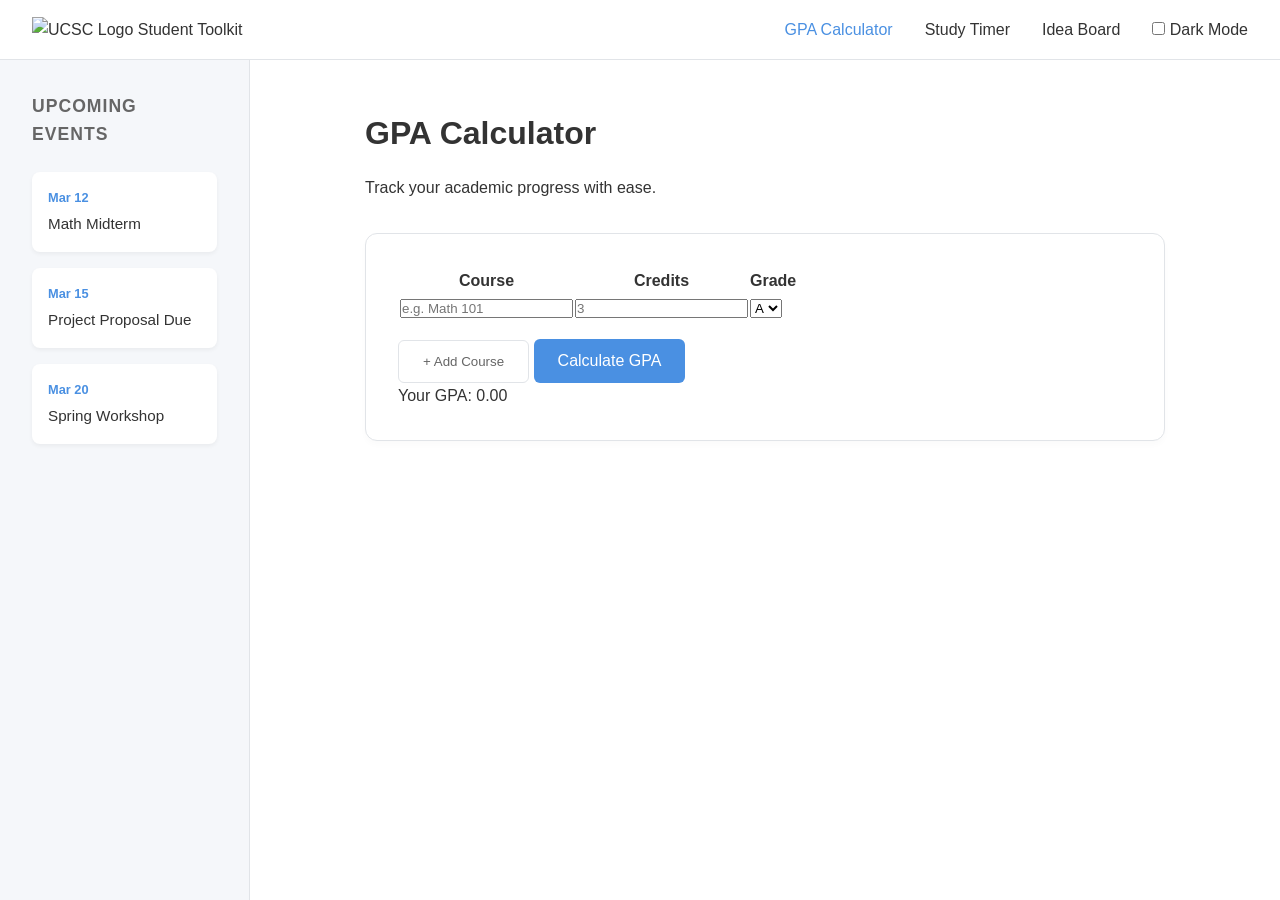
==== commit a8774046: "enchaced the student toolkit" ====
--- a/index.html
+++ b/index.html
@@ -3,16 +3,27 @@
 <head>
     <meta charset="UTF-8">
     <meta name="viewport" content="width=device-width, initial-scale=1.0">
-    <title>Idea Board - Student Hub</title>
+    <title>Student Toolkit - UCSC Student Hub</title>
     <link rel="stylesheet" href="style.css">
 </head>
 <body>
     <header class="navbar">
-        <div class="logo">IdeaBoard</div>
+        <div class="logo-container">
+            <img src="https://encrypted-tbn0.gstatic.com/images?q=tbn:ANd9GcSjh8HCAzjZbfXikaInHueqXzhxl9UzKtQhWw&s" alt="UCSC Logo" class="ucsc-logo">
+            <span class="logo-text">Student Toolkit</span>
+        </div>
         <nav>
             <ul>
                 <li><a href="#" id="gpa-link" class="active">GPA Calculator</a></li>
                 <li><a href="#" id="timer-link">Study Timer</a></li>
+                <li><a href="#" id="idea-link">Idea Board</a></li>
+                <li class="theme-toggle">
+                    <label class="switch">
+                        <input type="checkbox" id="dark-mode-toggle">
+                        <span class="slider round"></span>
+                    </label>
+                    <span class="toggle-label">Dark Mode</span>
+                </li>
             </ul>
         </nav>
     </header>
@@ -21,15 +32,15 @@
         <aside class="sidebar">
             <h2>Upcoming Events</h2>
             <ul class="event-list">
-                <li>
+                <li class="event-item">
                     <span class="event-date">Mar 12</span>
                     <span class="event-name">Math Midterm</span>
                 </li>
-                <li>
+                <li class="event-item">
                     <span class="event-date">Mar 15</span>
                     <span class="event-name">Project Proposal Due</span>
                 </li>
-                <li>
+                <li class="event-item">
                     <span class="event-date">Mar 20</span>
                     <span class="event-name">Spring Workshop</span>
                 </li>
@@ -37,25 +48,69 @@
         </aside>
 
         <main class="content">
-            <section id="gpa-section" class="view">
+            <!-- GPA Section -->
+            <section id="gpa-section" class="view fade-in">
                 <h1>GPA Calculator</h1>
                 <p>Track your academic progress with ease.</p>
                 <div class="card">
-                    <p>Enter your grades below to calculate your current GPA.</p>
-                    <!-- Calculator UI would go here -->
-                    <button class="btn-primary">Add Course</button>
+                    <table id="gpa-table">
+                        <thead>
+                            <tr>
+                                <th>Course</th>
+                                <th>Credits</th>
+                                <th>Grade</th>
+                                <th></th>
+                            </tr>
+                        </thead>
+                        <tbody id="gpa-body">
+                            <tr>
+                                <td><input type="text" placeholder="e.g. Math 101" class="course-input"></td>
+                                <td><input type="number" placeholder="3" class="credit-input" min="0"></td>
+                                <td>
+                                    <select class="grade-input">
+                                        <option value="4.0">A</option>
+                                        <option value="3.0">B</option>
+                                        <option value="2.0">C</option>
+                                        <option value="1.0">D</option>
+                                        <option value="0.0">F</option>
+                                    </select>
+                                </td>
+                                <td></td>
+                            </tr>
+                        </tbody>
+                    </table>
+                    <div class="gpa-controls">
+                        <button id="add-course" class="btn-secondary">+ Add Course</button>
+                        <button id="calculate-gpa" class="btn-primary">Calculate GPA</button>
+                    </div>
+                    <div id="gpa-result" class="result-display">
+                        Your GPA: <span id="gpa-value">0.00</span>
+                    </div>
                 </div>
             </section>
 
-            <section id="timer-section" class="view hidden">
+            <!-- Timer Section -->
+            <section id="timer-section" class="view hidden fade-in">
                 <h1>Study Timer</h1>
                 <p>Stay focused with the Pomodoro technique.</p>
                 <div class="card">
-                    <div class="timer-display">25:00</div>
+                    <div id="timer-display" class="timer-display">25:00</div>
                     <div class="timer-controls">
-                        <button class="btn-primary">Start</button>
-                        <button class="btn-secondary">Reset</button>
+                        <button id="timer-start" class="btn-primary">Start</button>
+                        <button id="timer-reset" class="btn-secondary">Reset</button>
                     </div>
+                </div>
+            </section>
+
+            <!-- Idea Board Section -->
+            <section id="idea-section" class="view hidden fade-in">
+                <h1>Idea Board</h1>
+                <p>Pin your creative thoughts and project ideas.</p>
+                <div class="board-header" style="margin-bottom: 2rem;">
+                    <button id="add-idea-btn" class="btn-primary">+ Add New Idea</button>
+                </div>
+                <div id="idea-grid" class="idea-grid">
+                    <!-- Ideas will be dynamically added here -->
                 </div>
             </section>
         </main>
